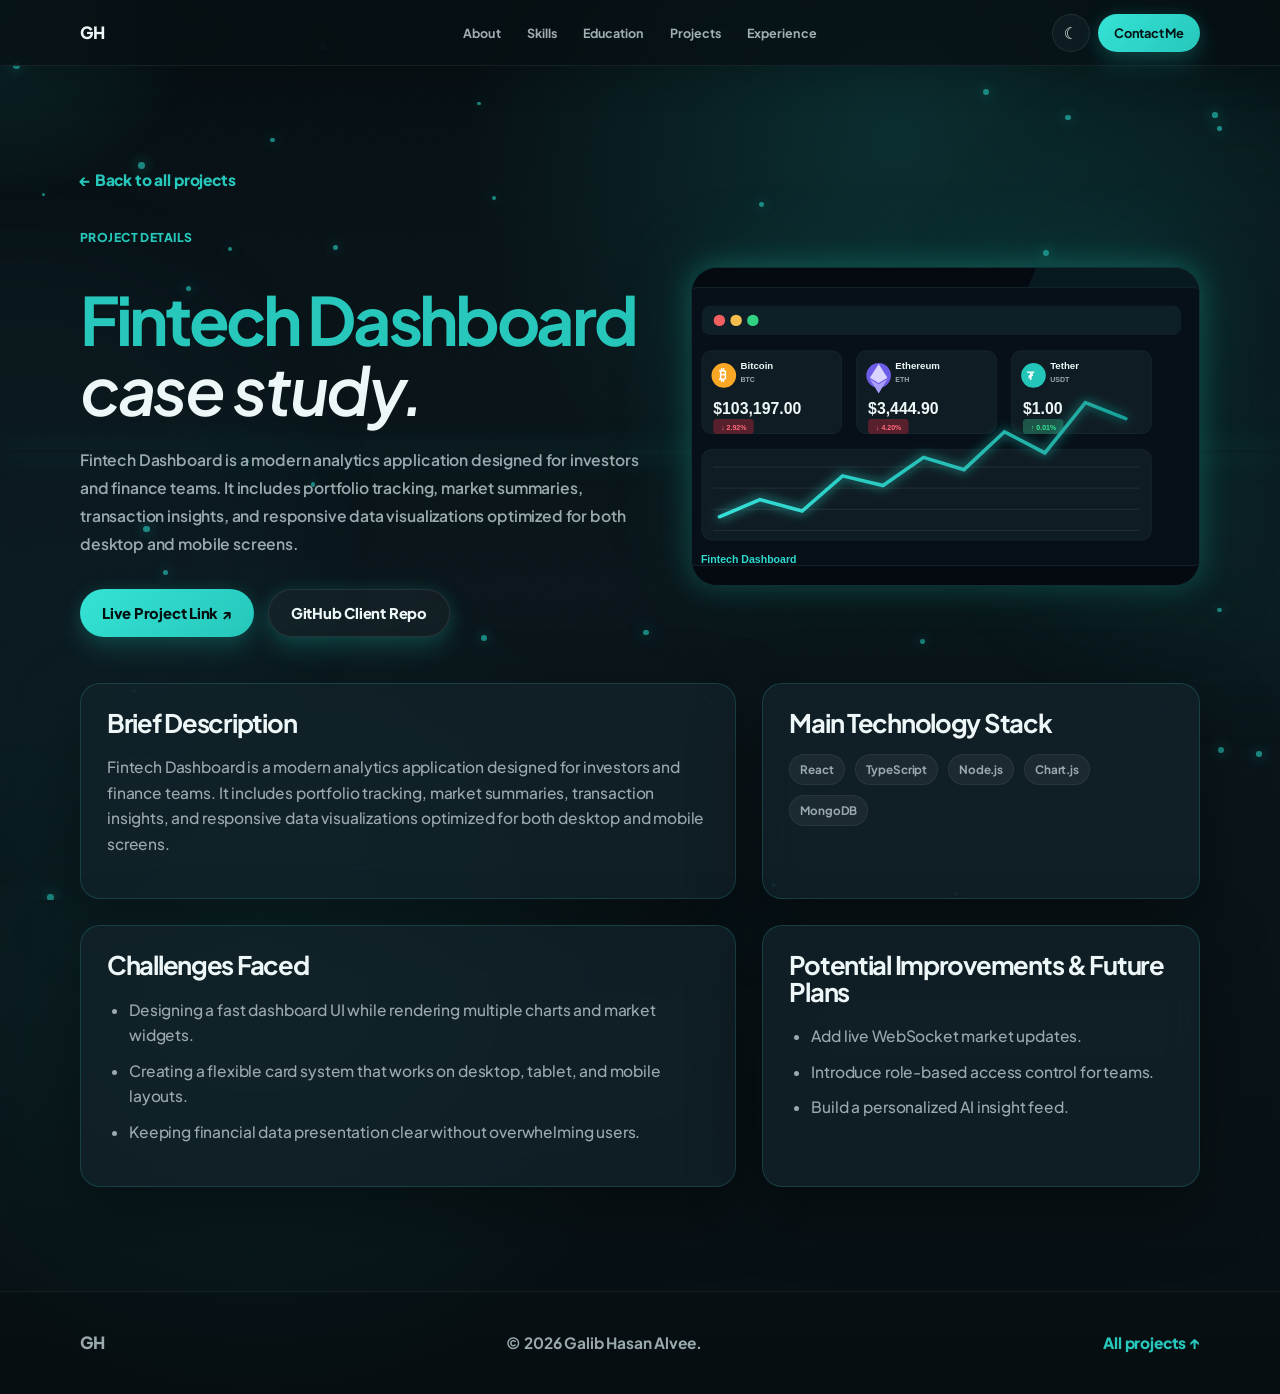
==== project-details.html @ 50ae3043 "Initial portfolio commit" ====
<!DOCTYPE html>
<html lang="en">
<head>
  <meta charset="UTF-8" />
  <meta name="viewport" content="width=device-width, initial-scale=1.0" />
  <meta name="description" content="Detailed project page for the personal portfolio." />
  <title>Project Details | Galib Hasan Alvee</title>
  <link rel="preconnect" href="https://fonts.googleapis.com" />
  <link rel="preconnect" href="https://fonts.gstatic.com" crossorigin />
  <link href="https://fonts.googleapis.com/css2?family=Plus+Jakarta+Sans:wght@400;500;600;700;800&display=swap" rel="stylesheet" />
  <link rel="stylesheet" href="css/styles.css" />
  <script>
    const savedTheme = localStorage.getItem('portfolio-theme') || 'dark';
    document.documentElement.setAttribute('data-theme', savedTheme);
  </script>
</head>
<body>
  <div class="noise" aria-hidden="true"></div>
  <div class="cursor-glow" aria-hidden="true"></div>
  <div class="site-orb orb-one" aria-hidden="true"></div>
  <div class="site-orb orb-two" aria-hidden="true"></div>
  <div id="particles" class="particles" aria-hidden="true"></div>

  <header class="navbar" id="navbar">
    <a class="logo" href="index.html#home" aria-label="Go to home">GH</a>
    <nav class="nav-links" id="navLinks" aria-label="Primary navigation">
      <a href="index.html#about">About</a>
      <a href="index.html#skills">Skills</a>
      <a href="index.html#education">Education</a>
      <a href="index.html#projects">Projects</a>
      <a href="index.html#experience">Experience</a>
    </nav>
    <div class="nav-actions">
      <button class="theme-toggle" id="themeToggle" aria-label="Switch theme">
        <span class="theme-icon" aria-hidden="true">☾</span>
      </button>
      <a class="btn btn-small" href="index.html#contact">Contact Me</a>
      <button class="menu-toggle" id="menuToggle" aria-label="Open menu" aria-expanded="false">
        <span></span><span></span><span></span>
      </button>
    </div>
  </header>

  <main class="project-page-main">
    <section class="section project-detail-hero">
      <div class="container" id="projectDetail"></div>
    </section>
  </main>

  <footer class="footer">
    <div class="container footer-inner">
      <a class="logo" href="index.html#home">GH</a>
      <p>© 2026 Galib Hasan Alvee.</p>
      <a href="index.html#projects">All projects ↑</a>
    </div>
  </footer>

  <script src="js/data.js"></script>
  <script src="js/project-details.js"></script>
</body>
</html>
---- css/styles.css ----
:root {
  color-scheme: dark;
  --bg: #071014;
  --bg-alt: #0b171c;
  --panel: rgba(17, 34, 40, 0.78);
  --panel-solid: #111f25;
  --card: rgba(19, 34, 41, 0.78);
  --text: #eef7f7;
  --muted: #9aa9ad;
  --soft: #708187;
  --accent: #27c7bb;
  --accent-strong: #34e3d5;
  --accent-muted: rgba(39, 199, 187, 0.14);
  --border: rgba(69, 226, 213, 0.17);
  --shadow: 0 22px 70px rgba(0, 0, 0, 0.38);
  --glow: 0 0 30px rgba(39, 199, 187, 0.38), 0 0 90px rgba(39, 199, 187, 0.15);
  --radius-lg: 32px;
  --radius-md: 22px;
  --radius-sm: 14px;
  --container: 1180px;
  --nav-h: 76px;
}

html[data-theme='light'] {
  color-scheme: light;
  --bg: #f4fbfb;
  --bg-alt: #eaf6f7;
  --panel: rgba(255, 255, 255, 0.82);
  --panel-solid: #ffffff;
  --card: rgba(255, 255, 255, 0.9);
  --text: #102226;
  --muted: #53656b;
  --soft: #74868c;
  --accent: #0faea4;
  --accent-strong: #0f756f;
  --accent-muted: rgba(15, 174, 164, 0.12);
  --border: rgba(15, 174, 164, 0.22);
  --shadow: 0 22px 60px rgba(13, 54, 59, 0.12);
  --glow: 0 0 30px rgba(15, 174, 164, 0.22), 0 0 90px rgba(15, 174, 164, 0.12);
}

* { box-sizing: border-box; }

html {
  scroll-behavior: smooth;
}

body {
  margin: 0;
  font-family: "Inter", system-ui, -apple-system, BlinkMacSystemFont, "Segoe UI", sans-serif;
  background:
    radial-gradient(circle at 70% 10%, rgba(28, 198, 184, 0.16), transparent 28%),
    radial-gradient(circle at 20% 70%, rgba(30, 194, 184, 0.10), transparent 30%),
    linear-gradient(180deg, var(--bg), var(--bg-alt) 42%, var(--bg));
  color: var(--text);
  overflow-x: hidden;
}

body::before {
  content: "";
  position: fixed;
  inset: 0;
  background: linear-gradient(90deg, transparent, rgba(33, 206, 194, 0.05), transparent);
  height: 3px;
  top: 50vh;
  box-shadow: var(--glow);
  pointer-events: none;
  z-index: 0;
}

img { max-width: 100%; display: block; }

a { color: inherit; text-decoration: none; }

button, input, textarea, select { font: inherit; }

::selection { background: var(--accent); color: #031113; }

.noise {
  position: fixed;
  inset: 0;
  background-image: url("data:image/svg+xml,%3Csvg xmlns='http://www.w3.org/2000/svg' width='220' height='220' viewBox='0 0 220 220'%3E%3Cfilter id='n'%3E%3CfeTurbulence type='fractalNoise' baseFrequency='.8' numOctaves='2' stitchTiles='stitch'/%3E%3C/filter%3E%3Crect width='220' height='220' filter='url(%23n)' opacity='.18'/%3E%3C/svg%3E");
  opacity: .06;
  pointer-events: none;
  z-index: 0;
}

.cursor-glow {
  position: fixed;
  width: 460px;
  height: 460px;
  border-radius: 999px;
  background: radial-gradient(circle, rgba(39, 199, 187, .12), transparent 64%);
  transform: translate(-50%, -50%);
  pointer-events: none;
  z-index: 0;
  transition: opacity .25s ease;
}

.site-orb {
  position: fixed;
  width: 560px;
  height: 560px;
  border-radius: 999px;
  filter: blur(60px);
  opacity: .22;
  pointer-events: none;
  z-index: 0;
}

.orb-one { right: -240px; top: 12%; background: rgba(39, 199, 187, .25); }
.orb-two { left: -260px; bottom: 10%; background: rgba(46, 118, 145, .22); }

.particles {
  position: fixed;
  inset: 0;
  pointer-events: none;
  z-index: 1;
  overflow: hidden;
}

.particle {
  position: absolute;
  width: 6px;
  height: 6px;
  border-radius: 50%;
  background: var(--accent);
  opacity: .65;
  box-shadow: 0 0 14px var(--accent);
  animation: floatParticle var(--duration, 9s) ease-in-out infinite;
}

@keyframes floatParticle {
  0%, 100% { transform: translate3d(0, 0, 0); opacity: .35; }
  50% { transform: translate3d(18px, -24px, 0); opacity: .9; }
}

.container {
  width: min(var(--container), calc(100% - 40px));
  margin-inline: auto;
  position: relative;
  z-index: 2;
}

.section {
  position: relative;
  padding: 120px 0;
}

.navbar {
  position: fixed;
  top: 18px;
  left: 50%;
  transform: translateX(-50%);
  width: min(var(--container), calc(100% - 40px));
  height: var(--nav-h);
  border: 1px solid rgba(255,255,255,.06);
  border-radius: 999px;
  background: rgba(12, 25, 30, 0.66);
  backdrop-filter: blur(18px);
  display: grid;
  grid-template-columns: 1fr auto 1fr;
  align-items: center;
  gap: 16px;
  padding: 0 18px 0 28px;
  z-index: 20;
  box-shadow: 0 18px 60px rgba(0,0,0,.24);
  transition: background .25s ease, border-color .25s ease, top .25s ease;
}

html[data-theme='light'] .navbar {
  background: rgba(255,255,255,.72);
  border-color: rgba(15, 174, 164, .16);
}

.navbar.scrolled {
  top: 10px;
  background: color-mix(in srgb, var(--panel-solid) 82%, transparent);
  border-color: var(--border);
}

.logo {
  font-weight: 900;
  font-size: 1.25rem;
  letter-spacing: -0.05em;
  justify-self: start;
}

.logo span { color: var(--accent); }

.nav-links {
  justify-self: center;
  display: flex;
  align-items: center;
  gap: 6px;
  padding: 8px;
  border-radius: 999px;
  background: rgba(255,255,255,.04);
}

.nav-links a {
  color: var(--muted);
  font-weight: 700;
  font-size: .88rem;
  padding: 12px 16px;
  border-radius: 999px;
  transition: color .2s ease, background .2s ease;
}

.nav-links a:hover, .nav-links a.active {
  color: var(--text);
  background: rgba(255,255,255,.06);
}

.nav-actions {
  justify-self: end;
  display: flex;
  align-items: center;
  gap: 10px;
}

.theme-toggle, .menu-toggle {
  border: 1px solid var(--border);
  background: var(--panel);
  color: var(--text);
  border-radius: 999px;
  cursor: pointer;
}

.theme-toggle {
  width: 44px;
  height: 44px;
  display: grid;
  place-items: center;
  font-size: 1rem;
}

.btn {
  display: inline-flex;
  align-items: center;
  justify-content: center;
  gap: 10px;
  border: none;
  min-height: 54px;
  padding: 0 26px;
  border-radius: 999px;
  background: linear-gradient(135deg, var(--accent-strong), var(--accent));
  color: #031113;
  font-weight: 900;
  box-shadow: 0 14px 28px rgba(39, 199, 187, .22), 0 0 24px rgba(39, 199, 187, .18);
  cursor: pointer;
  transition: transform .2s ease, box-shadow .2s ease, opacity .2s ease;
}

.btn:hover { transform: translateY(-2px); box-shadow: 0 18px 38px rgba(39, 199, 187, .30), 0 0 32px rgba(39, 199, 187, .22); }
.btn-small { min-height: 44px; padding: 0 20px; font-size: .9rem; }
.btn-ghost {
  background: rgba(255,255,255,.03);
  color: var(--text);
  border: 1px solid rgba(255,255,255,.09);
  box-shadow: none;
}

.btn-ghost:hover { border-color: var(--border); box-shadow: 0 0 25px rgba(39,199,187,.12); }

.menu-toggle {
  width: 44px;
  height: 44px;
  display: none;
  place-items: center;
  gap: 4px;
  padding: 11px;
}

.menu-toggle span {
  display: block;
  width: 20px;
  height: 2px;
  background: var(--text);
  border-radius: 20px;
}

.hero {
  min-height: 100vh;
  display: grid;
  place-items: center;
  padding-top: 145px;
  padding-bottom: 90px;
}

.hero-grid {
  display: grid;
  grid-template-columns: 1.05fr .95fr;
  align-items: center;
  gap: clamp(48px, 8vw, 112px);
}

.eyebrow, .section-kicker {
  display: inline-flex;
  align-items: center;
  gap: 9px;
  color: var(--accent);
  font-weight: 900;
  font-size: .88rem;
  letter-spacing: -.01em;
  text-transform: uppercase;
}

.eyebrow {
  padding: 12px 18px;
  border-radius: 999px;
  background: var(--accent-muted);
  border: 1px solid rgba(255,255,255,.06);
  text-transform: none;
}

.eyebrow span, .availability span, .available-card h3 span {
  width: 9px;
  height: 9px;
  border-radius: 50%;
  background: #18d170;
  box-shadow: 0 0 16px rgba(24, 209, 112, .75);
}

.hero h1, .section h2, .detail-title {
  margin: 28px 0 22px;
  font-size: clamp(3.2rem, 7vw, 6.6rem);
  line-height: .98;
  letter-spacing: -.065em;
  max-width: 800px;
}

.hero h1 span, .section h2, .detail-title span {
  color: var(--accent);
}

.hero h1 em, .section h2 em, .detail-title em {
  font-family: "Playfair Display", Georgia, serif;
  color: var(--text);
  letter-spacing: -.04em;
  font-weight: 700;
}

.hero-copy p {
  color: var(--muted);
  font-weight: 600;
  line-height: 1.7;
  max-width: 560px;
  font-size: 1.06rem;
}

.hero-actions {
  display: flex;
  gap: 14px;
  flex-wrap: wrap;
  margin: 36px 0 26px;
}

.social-row {
  display: flex;
  align-items: center;
  flex-wrap: wrap;
  gap: 10px;
  color: var(--muted);
  font-size: .9rem;
  font-weight: 800;
}

.social-row a {
  width: 42px;
  height: 42px;
  display: grid;
  place-items: center;
  border: 1px solid rgba(255,255,255,.08);
  border-radius: 999px;
  background: rgba(255,255,255,.04);
  color: var(--text);
  transition: transform .2s ease, border-color .2s ease, background .2s ease;
}

.social-row a:hover {
  transform: translateY(-2px);
  border-color: var(--accent);
  background: var(--accent-muted);
}

.social-row svg { width: 19px; height: 19px; }

.hero-visual {
  display: grid;
  place-items: center;
}

.profile-card {
  width: min(430px, 100%);
  position: relative;
  padding: 18px;
  border-radius: 26px;
  background: linear-gradient(145deg, rgba(36, 208, 193, .17), rgba(9, 18, 24, .45));
  border: 1px solid var(--border);
  box-shadow: var(--glow), var(--shadow);
}

.profile-card::before {
  content: "";
  position: absolute;
  inset: 22px;
  border-radius: 20px;
  background: linear-gradient(180deg, transparent, rgba(39,199,187,.12));
  filter: blur(20px);
  z-index: -1;
}

.profile-card img {
  width: 100%;
  aspect-ratio: 1 / 1.18;
  object-fit: cover;
  border-radius: 20px;
  background: #050a11;
}

.experience-badge, .availability {
  position: absolute;
  background: color-mix(in srgb, var(--panel-solid) 88%, transparent);
  border: 1px solid rgba(255,255,255,.08);
  box-shadow: 0 15px 45px rgba(0,0,0,.28);
  backdrop-filter: blur(14px);
}

.experience-badge {
  top: -18px;
  left: -18px;
  padding: 16px 18px;
  border-radius: 0 20px 20px 0;
}

.experience-badge strong {
  display: block;
  color: var(--accent);
  font-size: 1.7rem;
  line-height: 1;
}

.experience-badge span {
  display: block;
  margin-top: 4px;
  color: var(--muted);
  font-size: .75rem;
  font-weight: 900;
}

.availability {
  right: -22px;
  bottom: 32px;
  display: inline-flex;
  align-items: center;
  gap: 10px;
  border-radius: 999px;
  padding: 12px 18px;
  font-size: .86rem;
  font-weight: 900;
}

.tech-strip {
  margin-top: 70px;
  text-align: center;
}

.tech-strip p {
  color: var(--muted);
  font-weight: 800;
  font-size: .88rem;
}

.tech-marquee {
  display: flex;
  justify-content: center;
  flex-wrap: wrap;
  gap: clamp(20px, 4vw, 44px);
  margin-top: 28px;
}

.tech-marquee span {
  color: var(--soft);
  font-size: clamp(1rem, 1.7vw, 1.28rem);
  font-weight: 900;
  opacity: .78;
}

.scroll-indicator {
  position: absolute;
  left: 50%;
  bottom: 30px;
  transform: translateX(-50%);
  z-index: 2;
  color: var(--muted);
  display: grid;
  gap: 4px;
  place-items: center;
  font-weight: 900;
  font-size: .78rem;
  letter-spacing: .03em;
}

.scroll-indicator span { font-size: 1.35rem; color: var(--text); }

.split-grid {
  display: grid;
  grid-template-columns: 1fr .95fr;
  gap: clamp(46px, 8vw, 92px);
  align-items: center;
}

.section-copy h2, .section-heading h2 {
  font-size: clamp(2.4rem, 5vw, 4.6rem);
  margin: 20px 0 24px;
  color: var(--accent);
}

.section-copy p, .section-heading p, .about-text p {
  color: var(--muted);
  line-height: 1.75;
  font-weight: 600;
}

.section-heading {
  text-align: center;
  max-width: 780px;
  margin-inline: auto;
  margin-bottom: 48px;
}

blockquote {
  margin: 28px 0 0;
  padding: 26px 30px;
  border-radius: var(--radius-md);
  background: var(--panel);
  border: 1px solid var(--border);
  color: var(--text);
  font-weight: 800;
  font-style: italic;
  line-height: 1.6;
  box-shadow: var(--glow);
}

.value-grid {
  display: grid;
  grid-template-columns: repeat(2, minmax(0, 1fr));
  gap: 20px;
}

.value-card, .skill-category, .education-card, .project-card, .timeline-card, .contact-form, .contact-card, .available-card, .detail-panel {
  background: var(--card);
  border: 1px solid rgba(255,255,255,.07);
  box-shadow: var(--shadow);
  backdrop-filter: blur(18px);
}

.value-card {
  padding: 32px;
  border-radius: var(--radius-md);
  min-height: 190px;
  transition: transform .2s ease, border-color .2s ease;
}

.value-card:hover {
  transform: translateY(-5px);
  border-color: var(--border);
}

.icon-box {
  width: 48px;
  height: 48px;
  display: grid;
  place-items: center;
  color: var(--accent);
  background: var(--accent-muted);
  border: 1px solid var(--border);
  border-radius: 14px;
  margin-bottom: 20px;
}

.icon-box svg { width: 23px; height: 23px; }

.value-card h3, .skill-category h3, .education-card h3, .contact-card h3, .available-card h3 {
  margin: 0 0 12px;
  font-size: 1.18rem;
}

.value-card p, .education-card p, .timeline-card p, .project-card p, .available-card p, .detail-panel p, .detail-panel li {
  color: var(--muted);
  line-height: 1.65;
  font-weight: 600;
}

.skills-grid {
  display: grid;
  grid-template-columns: repeat(3, minmax(0, 1fr));
  gap: 22px;
}

.skill-category {
  padding: 28px;
  border-radius: var(--radius-md);
}

.skill-category h3 {
  color: var(--accent);
  font-size: 1.35rem;
}

.skill-item {
  margin-top: 22px;
}

.skill-head {
  display: flex;
  justify-content: space-between;
  gap: 16px;
  color: var(--text);
  font-weight: 800;
  font-size: .95rem;
  margin-bottom: 10px;
}

.progress {
  height: 10px;
  border-radius: 999px;
  background: rgba(255,255,255,.07);
  overflow: hidden;
  border: 1px solid rgba(255,255,255,.05);
}

.progress span {
  display: block;
  height: 100%;
  width: var(--level);
  border-radius: inherit;
  background: linear-gradient(90deg, var(--accent), var(--accent-strong));
  box-shadow: 0 0 16px rgba(39,199,187,.5);
  transform: scaleX(0);
  transform-origin: left;
  transition: transform 1s ease;
}

.reveal.in-view .progress span, .skill-category.in-view .progress span { transform: scaleX(1); }

.education-cards {
  display: grid;
  gap: 20px;
}

.education-card {
  padding: 30px;
  border-radius: var(--radius-md);
  border-color: var(--border);
}

.education-card span {
  display: inline-block;
  color: var(--accent);
  font-weight: 900;
  margin-bottom: 10px;
}

.education-card h3 { font-size: 1.32rem; }
.education-card strong { color: var(--text); }

.stats-grid {
  display: grid;
  grid-template-columns: repeat(3, 1fr);
  gap: 14px;
  margin-top: 34px;
}

.stats-grid div {
  background: var(--panel);
  border: 1px solid var(--border);
  border-radius: 18px;
  padding: 22px;
  text-align: center;
}

.stats-grid strong {
  display: block;
  font-size: 1.7rem;
  color: var(--accent);
}

.stats-grid span { color: var(--muted); font-weight: 800; font-size: .8rem; }

.project-toolbar {
  display: flex;
  align-items: center;
  justify-content: space-between;
  gap: 16px;
  margin-bottom: 28px;
  padding: 16px;
  border-radius: 20px;
  background: rgba(255,255,255,.03);
  border: 1px solid rgba(255,255,255,.06);
}

.project-toolbar label {
  color: var(--text);
  font-weight: 900;
  margin-right: 8px;
}

.project-toolbar select {
  appearance: none;
  border: 1px solid rgba(255,255,255,.08);
  background: var(--panel);
  color: var(--text);
  border-radius: 12px;
  padding: 12px 46px 12px 14px;
  cursor: pointer;
}

.view-switch {
  display: flex;
  padding: 4px;
  border-radius: 14px;
  background: rgba(0,0,0,.18);
  border: 1px solid rgba(255,255,255,.07);
}

.view-switch button {
  border: 0;
  border-radius: 11px;
  padding: 10px 18px;
  color: var(--muted);
  background: transparent;
  font-weight: 900;
  cursor: pointer;
}

.view-switch button.active {
  background: var(--text);
  color: var(--bg);
}

.project-grid {
  display: grid;
  grid-template-columns: repeat(2, minmax(0, 1fr));
  gap: 26px;
}

.project-grid.list-view {
  grid-template-columns: 1fr;
}

.project-card {
  border-radius: 24px;
  overflow: hidden;
  border-color: rgba(255,255,255,.08);
  transition: transform .2s ease, border-color .2s ease, box-shadow .2s ease;
}

.project-card:hover {
  transform: translateY(-6px);
  border-color: var(--border);
  box-shadow: var(--shadow), var(--glow);
}

.project-image {
  position: relative;
  background: #040a10;
  overflow: hidden;
}

.project-image img {
  width: 100%;
  aspect-ratio: 16 / 9;
  object-fit: cover;
  transition: transform .5s ease;
}

.project-card:hover .project-image img { transform: scale(1.04); }

.project-rank {
  position: absolute;
  top: 16px;
  left: 16px;
  background: rgba(12, 25, 30, .7);
  border: 1px solid rgba(255,255,255,.08);
  padding: 8px 12px;
  border-radius: 999px;
  font-weight: 900;
  color: var(--accent);
  backdrop-filter: blur(10px);
}

.project-body {
  padding: 26px;
}

.project-body h3 {
  display: flex;
  align-items: center;
  justify-content: space-between;
  margin: 0 0 14px;
  font-size: 1.55rem;
  color: var(--accent);
}

.project-body h3 span {
  font-size: 1.2rem;
  transform: rotate(-35deg);
}

.stack-list {
  display: flex;
  flex-wrap: wrap;
  gap: 9px;
  margin: 20px 0 0;
  padding: 0;
  list-style: none;
}

.stack-list li, .stack-chip {
  display: inline-flex;
  border-radius: 999px;
  padding: 8px 12px;
  background: rgba(255,255,255,.05);
  border: 1px solid rgba(255,255,255,.06);
  color: var(--muted);
  font-weight: 800;
  font-size: .8rem;
}

.project-detail-button {
  margin-top: 22px;
  min-height: 46px;
  padding: 0 18px;
}

.narrow { max-width: 720px; }

.timeline {
  position: relative;
  margin-top: 56px;
  display: grid;
  gap: 46px;
}

.timeline::before {
  content: "";
  position: absolute;
  top: 0;
  bottom: 0;
  left: 50%;
  width: 2px;
  background: linear-gradient(180deg, transparent, var(--accent), transparent);
  box-shadow: 0 0 22px rgba(39,199,187,.35);
}

.timeline-item {
  position: relative;
  display: grid;
  grid-template-columns: 1fr 1fr;
  gap: 80px;
  align-items: center;
}

.timeline-dot {
  position: absolute;
  left: 50%;
  top: 32px;
  width: 18px;
  height: 18px;
  border-radius: 50%;
  transform: translateX(-50%);
  background: var(--accent);
  box-shadow: 0 0 24px rgba(39,199,187,.8);
  z-index: 2;
}

.timeline-card {
  padding: 32px;
  border-radius: var(--radius-md);
  border-color: var(--border);
}

.timeline-item:nth-child(odd) .timeline-card { grid-column: 1; text-align: right; }
.timeline-item:nth-child(even) .timeline-card { grid-column: 2; }

.timeline-card span {
  color: var(--accent);
  font-weight: 900;
}

.timeline-card h3 {
  margin: 14px 0 4px;
  font-size: 1.45rem;
}

.timeline-card h4 {
  margin: 0 0 18px;
  color: var(--muted);
  font-size: 1rem;
}


.contact-grid {
  display: grid;
  grid-template-columns: 1fr 1fr;
  gap: 34px;
  align-items: start;
  max-width: 980px;
  margin-inline: auto;
}

.contact-form, .contact-card, .available-card {
  border-radius: var(--radius-md);
  border-color: var(--border);
}

.contact-form {
  padding: 32px;
}

.contact-form label {
  display: grid;
  gap: 10px;
  color: var(--text);
  font-weight: 900;
  margin-bottom: 20px;
}

.contact-form input, .contact-form textarea {
  width: 100%;
  border: 1px solid rgba(255,255,255,.08);
  border-radius: 14px;
  background: rgba(255,255,255,.04);
  color: var(--text);
  padding: 16px;
  outline: none;
  transition: border-color .2s ease, box-shadow .2s ease;
}

.contact-form textarea { min-height: 146px; resize: vertical; }

.contact-form input:focus, .contact-form textarea:focus {
  border-color: var(--accent);
  box-shadow: 0 0 0 4px var(--accent-muted);
}

.contact-form .btn { width: 100%; }

.form-status { min-height: 22px; color: var(--accent); font-weight: 800; }

.contact-side { display: grid; gap: 22px; }
.contact-card, .available-card { padding: 32px; }

.contact-item {
  display: grid;
  grid-template-columns: 48px 1fr;
  gap: 18px;
  align-items: center;
  padding: 16px 0;
}

.contact-item:not(:last-child) { border-bottom: 1px solid rgba(255,255,255,.06); }

.contact-item .icon-box { margin: 0; width: 46px; height: 46px; }
.contact-item span { display: block; color: var(--muted); font-weight: 800; font-size: .85rem; }
.contact-item a, .contact-item strong { color: var(--text); font-weight: 900; }

.available-card h3 {
  display: inline-flex;
  align-items: center;
  gap: 12px;
}

.footer {
  position: relative;
  z-index: 2;
  padding: 26px 0;
  border-top: 1px solid rgba(255,255,255,.06);
  background: rgba(0,0,0,.1);
}

.footer-inner {
  display: flex;
  align-items: center;
  justify-content: space-between;
  gap: 20px;
  color: var(--muted);
  font-weight: 700;
}

.footer a:last-child { color: var(--accent); font-weight: 900; }

.reveal {
  opacity: 0;
  transform: translateY(28px);
  transition: opacity .75s ease, transform .75s ease;
}

.reveal.in-view {
  opacity: 1;
  transform: translateY(0);
}

.delay-1 { transition-delay: .12s; }
.delay-2 { transition-delay: .22s; }

.project-page-main {
  min-height: 100vh;
  padding-top: 110px;
}

.project-detail-hero {
  padding-top: 80px;
}

.back-link {
  display: inline-flex;
  align-items: center;
  gap: 10px;
  color: var(--accent);
  font-weight: 900;
  margin-bottom: 28px;
}

.detail-hero-grid {
  display: grid;
  grid-template-columns: 1fr .9fr;
  gap: 46px;
  align-items: center;
}

.detail-title {
  font-size: clamp(2.8rem, 6vw, 5.5rem);
}

.detail-summary {
  color: var(--muted);
  line-height: 1.8;
  font-size: 1.08rem;
  font-weight: 600;
  max-width: 620px;
}

.detail-image {
  border-radius: 26px;
  overflow: hidden;
  border: 1px solid var(--border);
  background: #040a10;
  box-shadow: var(--shadow), var(--glow);
}

.detail-image img { width: 100%; aspect-ratio: 16 / 10; object-fit: cover; }

.detail-actions {
  display: flex;
  gap: 14px;
  flex-wrap: wrap;
  margin-top: 30px;
}

.detail-content-grid {
  display: grid;
  grid-template-columns: 1.2fr .8fr;
  gap: 26px;
  margin-top: 46px;
}

.detail-panel {
  border-radius: var(--radius-md);
  padding: 32px;
  border-color: var(--border);
}

.detail-panel h2 {
  margin: 0 0 18px;
  color: var(--text);
  font-size: 1.6rem;
  letter-spacing: -.04em;
}

.detail-panel ul { padding-left: 22px; }
.detail-panel li { margin-bottom: 10px; }

.stack-cloud {
  display: flex;
  flex-wrap: wrap;
  gap: 10px;
}

.not-found {
  min-height: 60vh;
  display: grid;
  place-items: center;
  text-align: center;
}

.not-found h1 { font-size: clamp(2.3rem, 5vw, 4.5rem); margin: 0 0 14px; }
.not-found p { color: var(--muted); }

@media (max-width: 1100px) {
  .navbar { grid-template-columns: auto 1fr auto; }
  .nav-links { position: fixed; top: calc(var(--nav-h) + 14px); left: 0; right: 0; width: 100%; flex-direction: column; align-items: stretch; padding: 16px; border-radius: 24px; background: var(--panel-solid); border: 1px solid var(--border); box-shadow: var(--shadow); transform-origin: top; transform: translateY(-10px) scale(.98); opacity: 0; pointer-events: none; transition: opacity .2s ease, transform .2s ease; }
  .nav-links.open { opacity: 1; transform: translateY(0) scale(1); pointer-events: auto; }
  .nav-links a { text-align: center; }
  .menu-toggle { display: grid; }
}

@media (max-width: 960px) {
  .section { padding: 92px 0; }
  .hero-grid, .split-grid, .contact-grid, .detail-hero-grid, .detail-content-grid { grid-template-columns: 1fr; }
  .hero { padding-top: 140px; text-align: center; }
  .hero-copy p, .hero h1 { margin-left: auto; margin-right: auto; }
  .hero-actions, .social-row { justify-content: center; }
  .profile-card { width: min(380px, 100%); }
  .reverse-on-mobile .section-copy { order: -1; }
  .skills-grid { grid-template-columns: 1fr; }
  .project-grid { grid-template-columns: 1fr; }
  .timeline::before { left: 10px; }
  .timeline-item { grid-template-columns: 1fr; gap: 0; padding-left: 42px; }
  .timeline-dot { left: 10px; }
  .timeline-item:nth-child(odd) .timeline-card, .timeline-item:nth-child(even) .timeline-card { grid-column: 1; text-align: left; }
  .detail-image { order: -1; }
}

@media (max-width: 720px) {
  .container { width: min(100% - 28px, var(--container)); }
  .navbar { width: calc(100% - 22px); top: 10px; height: 64px; padding: 0 10px 0 16px; }
  .btn-small { display: none; }
  .theme-toggle, .menu-toggle { width: 40px; height: 40px; }
  .hero h1 { font-size: clamp(2.8rem, 13vw, 4.6rem); }
  .hero-copy p { font-size: .98rem; }
  .eyebrow { font-size: .8rem; padding: 10px 14px; }
  .btn { width: 100%; }
  .hero-actions { width: 100%; }
  .value-grid, .stats-grid { grid-template-columns: 1fr; }
  .project-toolbar { flex-direction: column; align-items: stretch; }
  .view-switch { justify-content: center; }
  .footer-inner { flex-direction: column; text-align: center; }
  .availability { right: 10px; bottom: 24px; }
  .experience-badge { left: 8px; top: 8px; border-radius: 16px; }
}

@media (prefers-reduced-motion: reduce) {
  *, *::before, *::after { animation-duration: .001ms !important; animation-iteration-count: 1 !important; scroll-behavior: auto !important; transition-duration: .001ms !important; }
  .reveal { opacity: 1; transform: none; }
}

/* ------------------------------------------------------------------
   Refinement pass: smaller type, minimal font, cleaner navbar/contact
   ------------------------------------------------------------------ */
:root {
  --nav-h: 66px;
  --container: 1120px;
  --radius-lg: 28px;
  --radius-md: 20px;
  --radius-sm: 12px;
}

body {
  font-family: "Plus Jakarta Sans", ui-sans-serif, system-ui, -apple-system, BlinkMacSystemFont, "Segoe UI", sans-serif;
  font-size: 15.5px;
  letter-spacing: -0.01em;
}

.section { padding: 104px 0; }

.navbar {
  top: 0;
  left: 0;
  transform: none;
  width: 100%;
  height: var(--nav-h);
  border-radius: 0;
  border: 0;
  border-bottom: 1px solid rgba(255,255,255,.065);
  background: rgba(7, 16, 20, .78);
  display: grid;
  grid-template-columns: minmax(130px, 1fr) auto minmax(180px, 1fr);
  padding: 0 max(20px, calc((100vw - var(--container)) / 2));
  box-shadow: 0 10px 36px rgba(0,0,0,.18);
}

html[data-theme='light'] .navbar {
  background: rgba(255,255,255,.78);
  border-bottom-color: rgba(15, 174, 164, .14);
}

.navbar.scrolled {
  top: 0;
  background: color-mix(in srgb, var(--panel-solid) 88%, transparent);
  border-bottom-color: var(--border);
  box-shadow: 0 12px 38px rgba(0,0,0,.2);
}

.logo {
  font-size: 1.05rem;
  font-weight: 800;
  letter-spacing: -.04em;
}

.nav-links {
  gap: 2px;
  padding: 0;
  background: transparent;
}

.nav-links a {
  position: relative;
  color: color-mix(in srgb, var(--muted) 92%, var(--text));
  font-size: .78rem;
  font-weight: 700;
  letter-spacing: .005em;
  padding: 9px 12px;
  border-radius: 999px;
}

.nav-links a::after {
  content: "";
  position: absolute;
  left: 50%;
  bottom: 4px;
  width: 0;
  height: 2px;
  border-radius: 999px;
  background: var(--accent);
  transform: translateX(-50%);
  transition: width .2s ease;
}

.nav-links a:hover,
.nav-links a.active {
  color: var(--text);
  background: var(--accent-muted);
}

.nav-links a:hover::after,
.nav-links a.active::after { width: 18px; }

.nav-actions { gap: 8px; }

.theme-toggle,
.menu-toggle {
  width: 38px;
  height: 38px;
  border-color: rgba(255,255,255,.08);
  background: color-mix(in srgb, var(--panel-solid) 78%, transparent);
}

.btn {
  min-height: 48px;
  padding: 0 22px;
  font-weight: 800;
  font-size: .92rem;
  letter-spacing: -.015em;
  box-shadow: 0 12px 24px rgba(39, 199, 187, .18), 0 0 18px rgba(39, 199, 187, .14);
}

.btn:hover { box-shadow: 0 15px 30px rgba(39, 199, 187, .24), 0 0 24px rgba(39, 199, 187, .18); }
.btn-small { min-height: 38px; padding: 0 16px; font-size: .8rem; font-weight: 700; }

.hero {
  min-height: 96vh;
  padding-top: 118px;
  padding-bottom: 76px;
}

.hero-grid { gap: clamp(40px, 7vw, 92px); }

.eyebrow,
.section-kicker {
  font-size: .76rem;
  font-weight: 800;
  letter-spacing: .035em;
}

.eyebrow {
  padding: 10px 15px;
  letter-spacing: -.005em;
}

.hero h1,
.section h2,
.detail-title {
  line-height: 1.04;
  letter-spacing: -.05em;
}

.hero h1 {
  margin: 24px 0 18px;
  font-size: clamp(2.7rem, 5.6vw, 5.3rem);
  max-width: 720px;
}

.hero h1 em,
.section h2 em,
.detail-title em {
  font-family: inherit;
  font-weight: 600;
  font-style: italic;
  letter-spacing: -.035em;
}

.hero-copy p,
.section-copy p,
.section-heading p,
.about-text p,
.value-card p,
.education-card p,
.timeline-card p,
.project-card p,
.available-card p,
.detail-panel p,
.detail-panel li {
  font-weight: 500;
}

.hero-copy p {
  font-size: 1rem;
  line-height: 1.68;
  max-width: 530px;
}

.hero-actions { margin: 32px 0 24px; }

.social-row { font-weight: 700; font-size: .82rem; }
.social-row a { width: 38px; height: 38px; }
.social-row svg { width: 17px; height: 17px; }

.profile-card {
  width: min(400px, 100%);
  border-radius: 24px;
  padding: 15px;
}
.profile-card img { border-radius: 18px; }

.tech-strip { margin-top: 58px; }
.tech-marquee { gap: clamp(18px, 3.4vw, 36px); margin-top: 22px; }
.tech-marquee span { font-size: clamp(.88rem, 1.35vw, 1.05rem); font-weight: 800; }

.section-copy h2,
.section-heading h2 {
  font-size: clamp(2rem, 4vw, 3.6rem);
  margin: 16px 0 20px;
}

.section-heading { margin-bottom: 42px; }

.value-card,
.skill-category,
.education-card,
.timeline-card,
.detail-panel,
.contact-card,
.available-card { padding: 26px; }

.value-card { min-height: 162px; }
.icon-box { width: 42px; height: 42px; border-radius: 12px; margin-bottom: 16px; }
.icon-box svg { width: 20px; height: 20px; }

.value-card h3,
.skill-category h3,
.education-card h3,
.contact-card h3,
.available-card h3 { font-size: 1.05rem; }

.skill-category h3 { font-size: 1.12rem; }
.skill-head { font-size: .86rem; font-weight: 700; }
.progress { height: 8px; }

.project-body { padding: 22px; }
.project-body h3 { font-size: 1.25rem; }
.project-detail-button { min-height: 42px; }
.stack-list li, .stack-chip { padding: 7px 10px; font-size: .73rem; font-weight: 700; }

.timeline-card h3 { font-size: 1.22rem; }
.timeline-card h4 { font-size: .9rem; font-weight: 700; }


/* Contact form refresh */
.contact-grid {
  gap: 28px;
  max-width: 940px;
}

.contact-form {
  padding: 28px;
  background:
    linear-gradient(180deg, color-mix(in srgb, var(--card) 94%, transparent), color-mix(in srgb, var(--panel-solid) 76%, transparent));
}

.form-field {
  display: grid;
  gap: 8px;
  margin-bottom: 16px;
}

.field-label {
  color: var(--text);
  font-size: .82rem;
  font-weight: 700;
  letter-spacing: -.005em;
}

.input-shell {
  position: relative;
  display: block;
}

.contact-form input,
.contact-form textarea {
  width: 100%;
  border: 1px solid color-mix(in srgb, var(--border) 70%, rgba(255,255,255,.08));
  border-radius: 16px;
  background: color-mix(in srgb, var(--panel-solid) 62%, transparent);
  color: var(--text);
  padding: 15px 16px;
  font-size: .94rem;
  outline: none;
  box-shadow: inset 0 1px 0 rgba(255,255,255,.04), 0 10px 26px rgba(0,0,0,.08);
  transition: border-color .2s ease, box-shadow .2s ease, background .2s ease;
}

.contact-form input { min-height: 52px; }
.contact-form textarea { min-height: 132px; resize: vertical; }
.contact-form input::placeholder,
.contact-form textarea::placeholder { color: color-mix(in srgb, var(--muted) 74%, transparent); }

.email-shell input { padding-right: 58px; }
.input-icon {
  position: absolute;
  top: 50%;
  right: 12px;
  width: 34px;
  height: 34px;
  display: grid;
  place-items: center;
  transform: translateY(-50%);
  border-radius: 12px;
  background: var(--accent-muted);
  color: var(--accent);
  border: 1px solid var(--border);
  font-weight: 800;
  pointer-events: none;
}

.contact-form input:focus,
.contact-form textarea:focus {
  border-color: var(--accent);
  background: color-mix(in srgb, var(--panel-solid) 74%, transparent);
  box-shadow: 0 0 0 4px var(--accent-muted), inset 0 1px 0 rgba(255,255,255,.05);
}

.contact-form .btn { margin-top: 4px; }
.form-status { font-size: .86rem; font-weight: 700; }

.contact-side { gap: 18px; }
.contact-item {
  grid-template-columns: 42px 1fr;
  gap: 14px;
  padding: 13px;
  margin-top: 10px;
  border-radius: 16px;
  background: color-mix(in srgb, var(--panel-solid) 50%, transparent);
  border: 1px solid rgba(255,255,255,.055);
}
.contact-item:not(:last-child) { border-bottom: 1px solid rgba(255,255,255,.055); }
.contact-item .icon-box { width: 40px; height: 40px; }
.contact-item span { font-size: .76rem; font-weight: 700; }
.contact-item a, .contact-item strong { font-size: .92rem; font-weight: 800; }

.detail-title { font-size: clamp(2.4rem, 5.2vw, 4.8rem); }
.detail-summary { font-size: .98rem; }
.project-page-main { padding-top: var(--nav-h); }

@media (max-width: 1100px) {
  .navbar { grid-template-columns: auto 1fr auto; }
  .nav-links {
    top: calc(var(--nav-h) + 10px);
    left: max(14px, calc((100vw - var(--container)) / 2));
    right: max(14px, calc((100vw - var(--container)) / 2));
    width: auto;
    padding: 12px;
    border-radius: 18px;
    background: color-mix(in srgb, var(--panel-solid) 94%, transparent);
  }
  .nav-links a { padding: 12px 14px; }
  .nav-links a::after { display: none; }
}

@media (max-width: 960px) {
  .section { padding: 84px 0; }
  .hero { padding-top: 112px; }
  .hero h1 { font-size: clamp(2.5rem, 9vw, 4.2rem); }
  .section-copy h2, .section-heading h2 { font-size: clamp(1.9rem, 7vw, 3rem); }
}

@media (max-width: 720px) {
  :root { --nav-h: 64px; }
  .navbar {
    top: 0;
    width: 100%;
    height: var(--nav-h);
    border-radius: 0;
    padding: 0 14px;
  }
  .navbar.scrolled { top: 0; }
  .nav-links { top: calc(var(--nav-h) + 8px); left: 12px; right: 12px; }
  .btn-small { display: none; }
  .theme-toggle, .menu-toggle { width: 38px; height: 38px; }
  .hero h1 { font-size: clamp(2.2rem, 10vw, 3.25rem); }
  .hero-copy p { font-size: .94rem; }
  .eyebrow { font-size: .72rem; padding: 9px 12px; }
  .contact-form, .contact-card, .available-card { padding: 22px; }
  .contact-item { padding: 12px; }
}

/* Project toolbar spacing fix: keep sort dropdown beside the label */
.project-toolbar {
  justify-content: flex-start;
}

.project-toolbar select {
  min-width: 150px;
}

.project-toolbar .view-switch {
  margin-left: auto;
}

@media (max-width: 720px) {
  .project-toolbar label { margin-right: 0; }
  .project-toolbar select { width: 100%; }
  .project-toolbar .view-switch { margin-left: 0; width: 100%; }
  .project-toolbar .view-switch button { flex: 1; }
}


/* Hero technology marquee: continuous left-to-right motion */
.tech-strip {
  overflow: hidden;
}

.tech-marquee {
  position: relative;
  display: block;
  overflow: hidden;
  width: 100%;
  max-width: 100%;
  padding: 4px 0;
  -webkit-mask-image: linear-gradient(90deg, transparent, #000 9%, #000 91%, transparent);
  mask-image: linear-gradient(90deg, transparent, #000 9%, #000 91%, transparent);
}

.tech-marquee-track {
  display: flex;
  align-items: center;
  gap: clamp(28px, 5vw, 58px);
  width: max-content;
  will-change: transform;
  animation: techMarqueeLeftToRight 30s linear infinite;
}

.tech-marquee:hover .tech-marquee-track {
  animation-play-state: paused;
}

.tech-marquee span {
  flex: 0 0 auto;
  white-space: nowrap;
}

@keyframes techMarqueeLeftToRight {
  from { transform: translateX(-50%); }
  to { transform: translateX(0); }
}

@media (prefers-reduced-motion: reduce) {
  .tech-marquee {
    overflow-x: auto;
    -webkit-mask-image: none;
    mask-image: none;
  }
  .tech-marquee-track {
    animation: none !important;
    transform: none !important;
  }
}

.timeline-location {
  margin: 4px 0 14px;
  color: var(--accent);
  font-weight: 700;
}

.timeline-points {
  margin: 16px 0 18px;
  padding-left: 18px;
  color: var(--muted);
  display: grid;
  gap: 10px;
  line-height: 1.7;
}

.timeline-card .timeline-points li::marker {
  color: var(--accent);
}


@media (min-width: 861px) {
  .timeline-item:only-child .timeline-card {
    grid-column: 1 / -1;
    max-width: 760px;
    margin: 0 auto;
    text-align: left;
  }
}
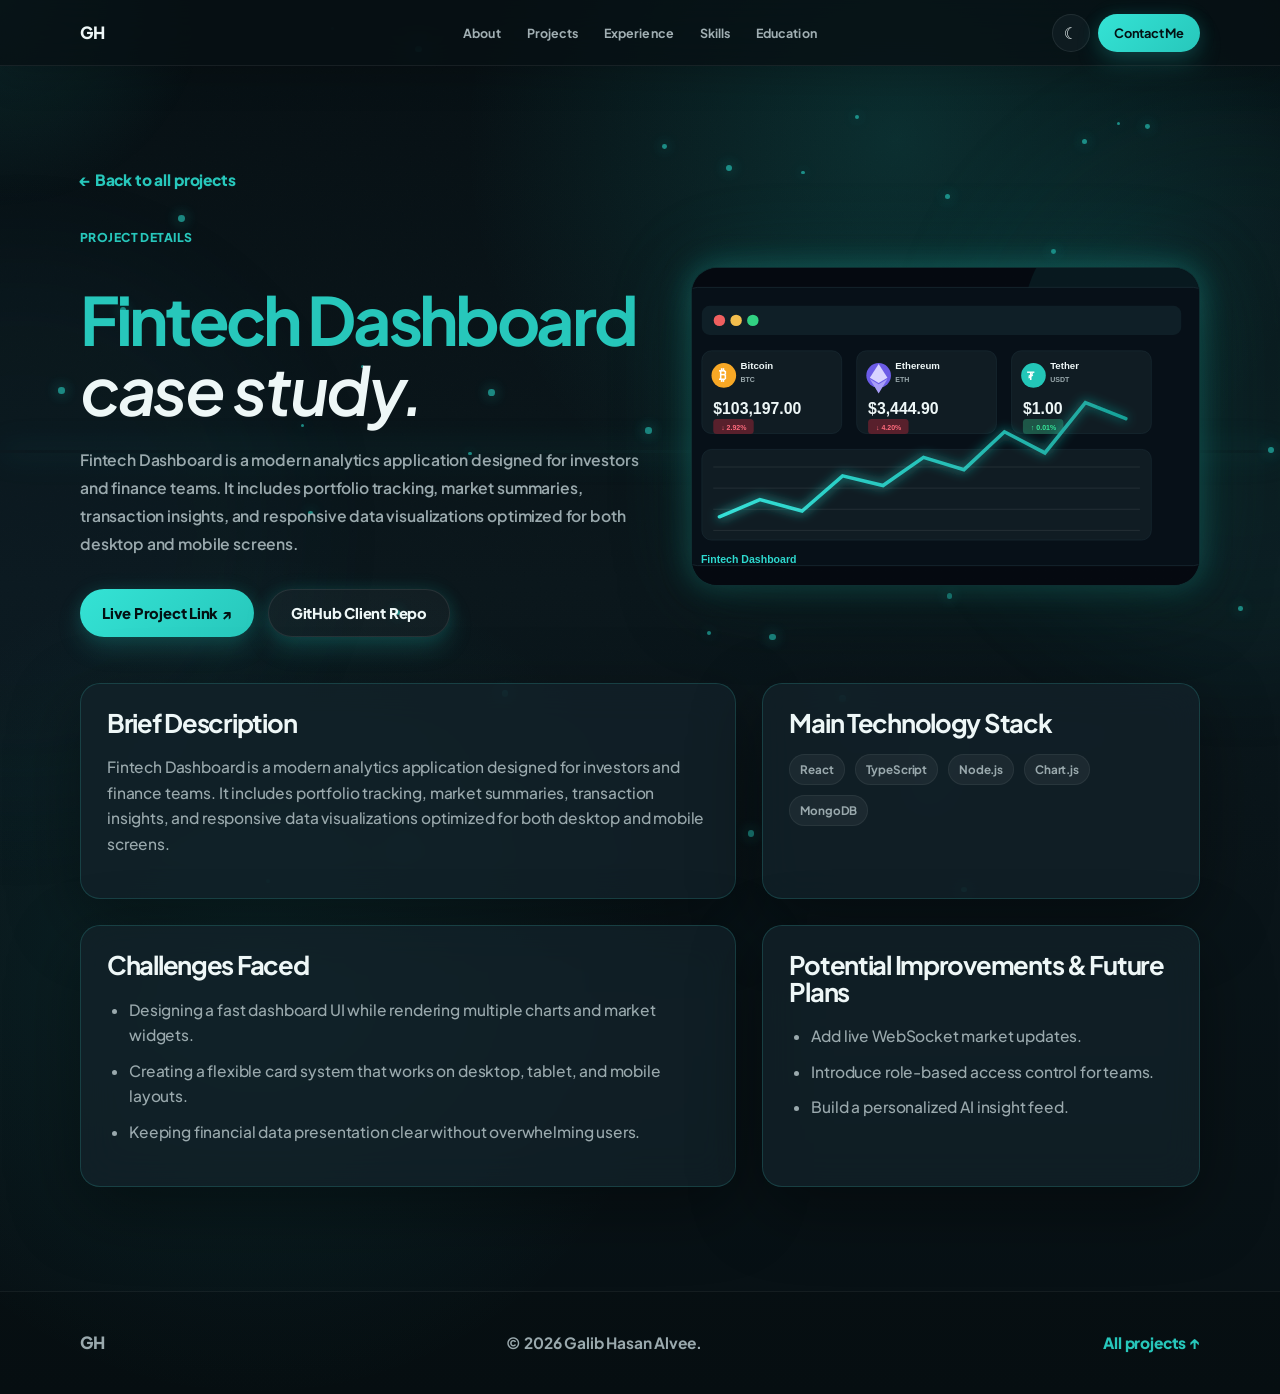
==== commit f8fdda19: "update" ====
--- a/project-details.html
+++ b/project-details.html
@@ -25,10 +25,10 @@
     <a class="logo" href="index.html#home" aria-label="Go to home">GH</a>
     <nav class="nav-links" id="navLinks" aria-label="Primary navigation">
       <a href="index.html#about">About</a>
+      <a href="index.html#projects">Projects</a>
+      <a href="index.html#experience">Experience</a>
       <a href="index.html#skills">Skills</a>
       <a href="index.html#education">Education</a>
-      <a href="index.html#projects">Projects</a>
-      <a href="index.html#experience">Experience</a>
     </nav>
     <div class="nav-actions">
       <button class="theme-toggle" id="themeToggle" aria-label="Switch theme">
